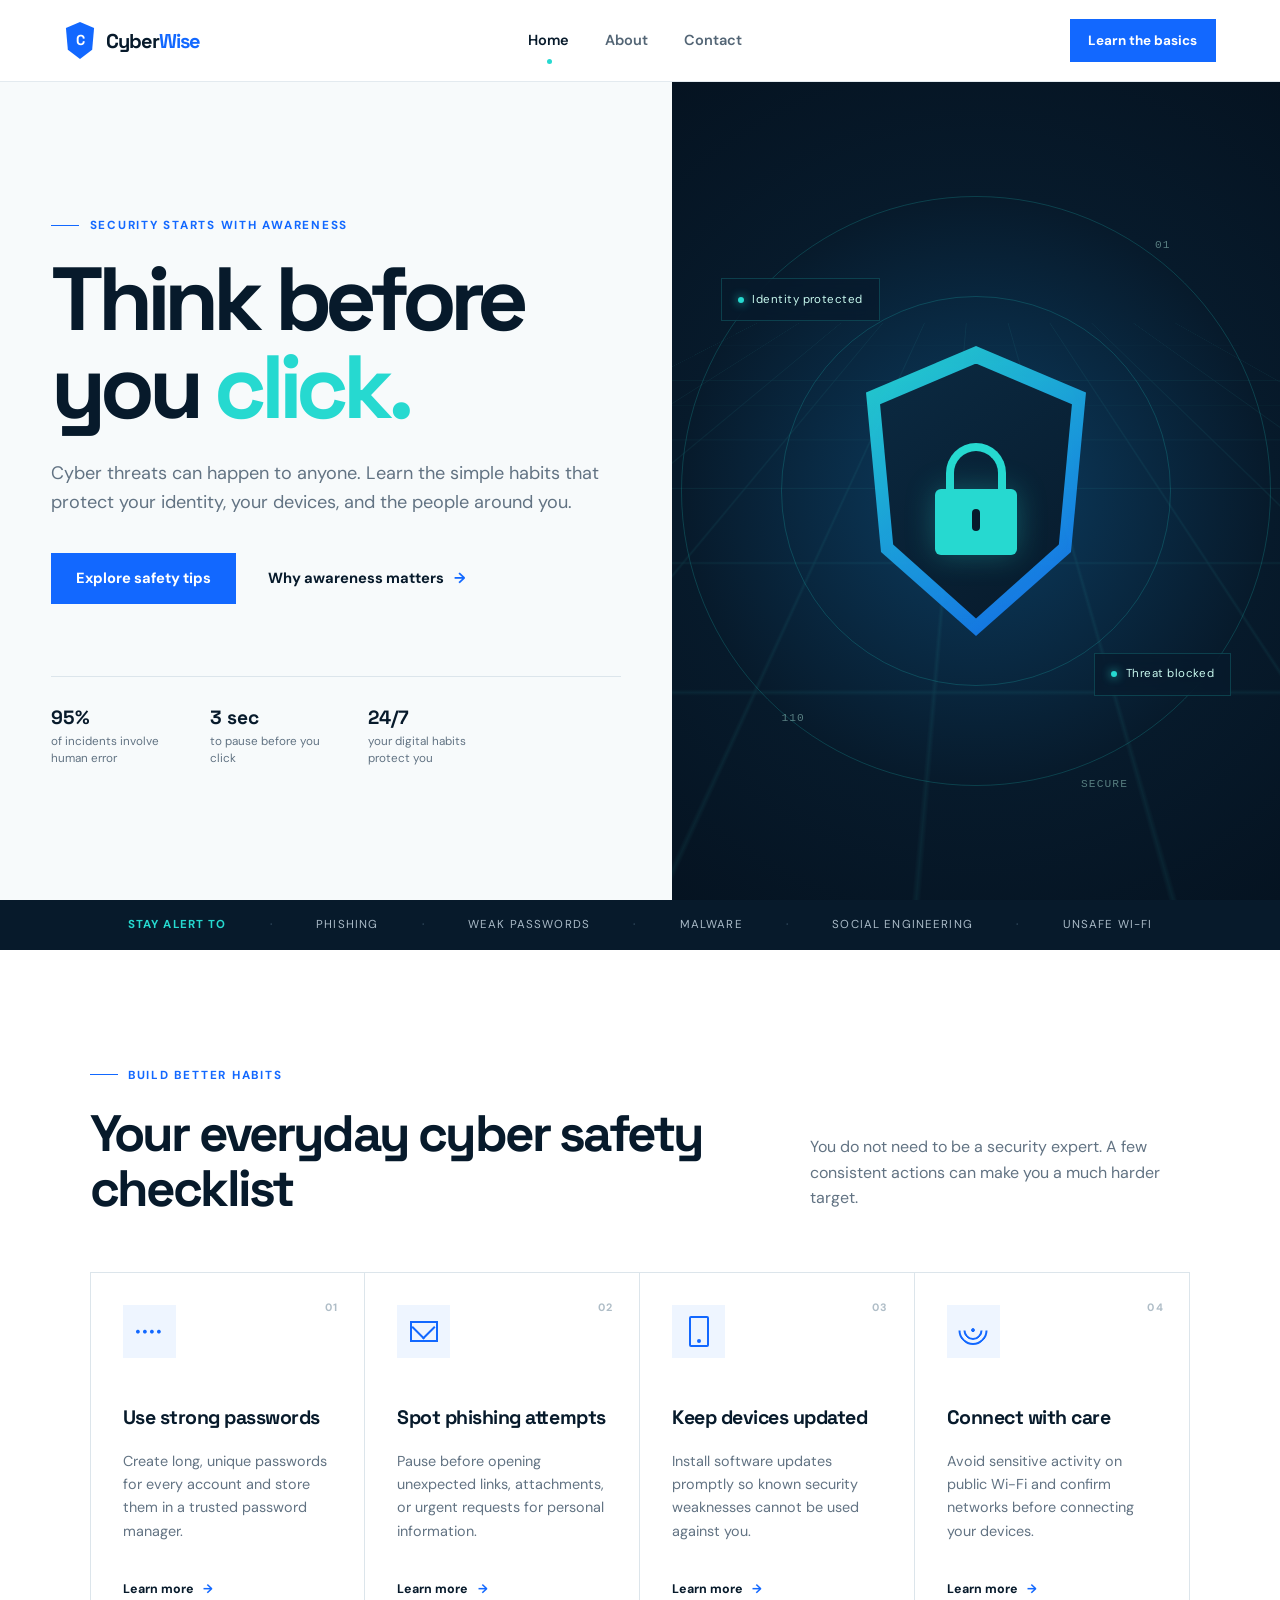
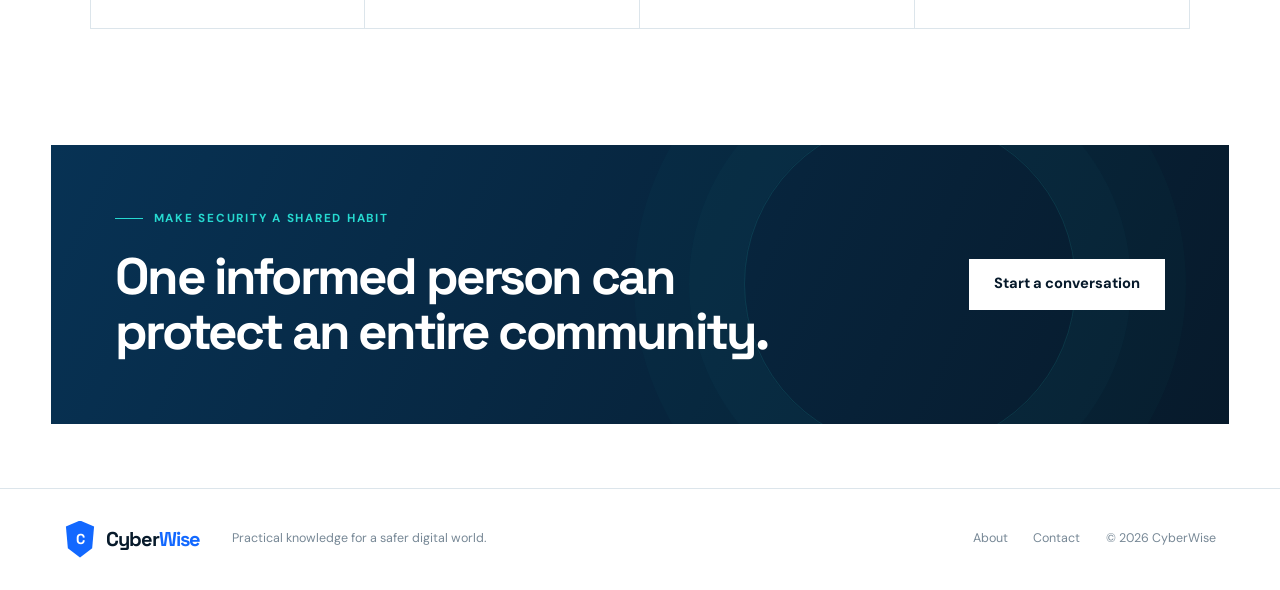
==== index.html @ dbc5486d "add intial project files to repo" ====
<!DOCTYPE html>
<html lang="en">
<head>
    <meta charset="UTF-8">
    <meta name="viewport" content="width=device-width, initial-scale=1.0">
    <meta name="description" content="CyberWise helps people build safer online habits through clear, practical cybersecurity awareness.">
  <title>CyberWise | Cybersecurity Awareness</title>
  <link rel="preconnect" href="https://fonts.googleapis.com">
  <link rel="preconnect" href="https://fonts.gstatic.com" crossorigin>
  <link href="https://fonts.googleapis.com/css2?family=DM+Sans:wght@400;500;600;700&family=Space+Grotesk:wght@500;600;700&display=swap" rel="stylesheet">
  <link rel="stylesheet" href="style.css">
</head>
<body>
  <header class="site-header">
    <a class="logo" href="index.html" aria-label="CyberWise home">
      <span class="logo-mark">C</span>
      <span>Cyber<span>Wise</span></span>
    </a>
    <nav class="main-nav" aria-label="Main navigation">
      <a class="active" href="index.html">Home</a>
      <a href="about.html">About</a>
      <a href="contact.html">Contact</a>
    </nav>
    <a class="button button-small" href="#tips">Learn the basics</a>
  </header>

  <main>
    <section class="hero">
      <div class="hero-copy">
        <p class="eyebrow"><span></span> Security starts with awareness</p>
        <h1>Think before you <em>click.</em></h1>
        <p class="hero-text">Cyber threats can happen to anyone. Learn the simple habits that protect your identity, your devices, and the people around you.</p>
        <div class="hero-actions">
          <a class="button" href="#tips">Explore safety tips</a>
          <a class="text-link" href="about.html">Why awareness matters <span aria-hidden="true">→</span></a>
        </div>
        <div class="trust-row">
          <div><strong>95%</strong><span>of incidents involve human error</span></div>
          <div><strong>3 sec</strong><span>to pause before you click</span></div>
          <div><strong>24/7</strong><span>your digital habits protect you</span></div>
        </div>
      </div>

      <div class="hero-visual" aria-label="Illustration of a protected digital identity">
        <div class="grid-lines"></div>
        <div class="orbit orbit-one"></div>
        <div class="orbit orbit-two"></div>
        <div class="shield">
          <div class="shield-inner">
            <span class="lock-shackle"></span>
            <span class="lock-body"></span>
          </div>
        </div>
        <div class="signal-card signal-card-one"><span class="status-dot"></span> Identity protected</div>
        <div class="signal-card signal-card-two"><span class="status-dot"></span> Threat blocked</div>
        <div class="floating-code code-one">01</div>
        <div class="floating-code code-two">110</div>
        <div class="floating-code code-three">SECURE</div>
      </div>
    </section>

    <section class="threat-strip" aria-label="Common cybersecurity threats">
      <p>Stay alert to</p>
      <span>Phishing</span>
      <span>Weak passwords</span>
      <span>Malware</span>
      <span>Social engineering</span>
      <span>Unsafe Wi-Fi</span>
    </section>

    <section class="section" id="tips">
      <div class="section-heading">
        <div>
          <p class="eyebrow"><span></span> Build better habits</p>
          <h2>Your everyday cyber safety checklist</h2>
        </div>
        <p>You do not need to be a security expert. A few consistent actions can make you a much harder target.</p>
      </div>

      <div class="tip-grid">
        <article class="tip-card">
          <span class="card-number">01</span>
          <div class="icon-box icon-password" aria-hidden="true"><span>••••</span></div>
          <h3>Use strong passwords</h3>
          <p>Create long, unique passwords for every account and store them in a trusted password manager.</p>
          <a href="about.html#habits">Learn more <span>→</span></a>
        </article>
        <article class="tip-card">
          <span class="card-number">02</span>
          <div class="icon-box icon-mail" aria-hidden="true"></div>
          <h3>Spot phishing attempts</h3>
          <p>Pause before opening unexpected links, attachments, or urgent requests for personal information.</p>
          <a href="about.html#habits">Learn more <span>→</span></a>
        </article>
        <article class="tip-card">
          <span class="card-number">03</span>
          <div class="icon-box icon-device" aria-hidden="true"></div>
          <h3>Keep devices updated</h3>
          <p>Install software updates promptly so known security weaknesses cannot be used against you.</p>
          <a href="about.html#habits">Learn more <span>→</span></a>
        </article>
        <article class="tip-card">
          <span class="card-number">04</span>
          <div class="icon-box icon-wifi" aria-hidden="true"><i></i></div>
          <h3>Connect with care</h3>
          <p>Avoid sensitive activity on public Wi-Fi and confirm networks before connecting your devices.</p>
          <a href="about.html#habits">Learn more <span>→</span></a>
        </article>
      </div>
    </section>

    <section class="cta-section">
      <div>
        <p class="eyebrow light"><span></span> Make security a shared habit</p>
        <h2>One informed person can protect an entire community.</h2>
      </div>
      <a class="button button-light" href="contact.html">Start a conversation</a>
    </section>
  </main>

  <footer class="site-footer">
    <a class="logo" href="index.html"><span class="logo-mark">C</span><span>Cyber<span>Wise</span></span></a>
    <p>Practical knowledge for a safer digital world.</p>
    <div><a href="about.html">About</a><a href="contact.html">Contact</a><span>© 2026 CyberWise</span></div>
  </footer>
</body>
</html>
---- style.css ----
:root {
  --navy: #071a2b;
  --navy-soft: #0d263b;
  --blue: #1268ff;
  --cyan: #26d9d0;
  --mint: #b9f6e7;
  --ink: #132333;
  --muted: #627383;
  --line: #dce5eb;
  --paper: #f7fafb;
  --white: #ffffff;
  --shadow: 0 20px 60px rgba(7, 26, 43, .1);
}

* { box-sizing: border-box; }
html { scroll-behavior: smooth; }
body {
  margin: 0;
  color: var(--ink);
  background: var(--white);
  font-family: "DM Sans", sans-serif;
  line-height: 1.6;
}
a { color: inherit; text-decoration: none; }
h1, h2, h3, p { margin-top: 0; }
h1, h2, h3, .logo { font-family: "Space Grotesk", sans-serif; }
h1 { font-size: clamp(3rem, 7vw, 6.7rem); line-height: .98; letter-spacing: -.07em; }
h2 { font-size: clamp(2rem, 4vw, 3.55rem); line-height: 1.08; letter-spacing: -.055em; }
h3 { font-size: 1.22rem; line-height: 1.25; letter-spacing: -.025em; }
em { color: var(--cyan); font-style: normal; }

.site-header {
  height: 82px;
  display: flex;
  align-items: center;
  justify-content: space-between;
  padding: 0 clamp(1.25rem, 5vw, 5rem);
  border-bottom: 1px solid rgba(220, 229, 235, .8);
  background: rgba(255, 255, 255, .94);
  position: relative;
  z-index: 10;
}
.logo { display: inline-flex; align-items: center; gap: .65rem; color: var(--navy); font-size: 1.25rem; font-weight: 700; letter-spacing: -.05em; }
.logo > span:last-child > span { color: var(--blue); }
.logo-mark {
  width: 32px;
  height: 37px;
  display: grid;
  place-items: center;
  color: var(--white);
  background: var(--blue);
  font-size: .9rem;
  clip-path: polygon(50% 0, 94% 16%, 88% 75%, 50% 100%, 12% 75%, 6% 16%);
}
.main-nav { display: flex; align-items: center; gap: 2.25rem; }
.main-nav a { color: #536575; font-size: .91rem; font-weight: 600; position: relative; }
.main-nav a:hover, .main-nav a.active { color: var(--navy); }
.main-nav a.active::after {
  content: "";
  width: 5px;
  height: 5px;
  border-radius: 50%;
  background: var(--cyan);
  position: absolute;
  bottom: -12px;
  left: calc(50% - 2px);
}
.button {
  display: inline-flex;
  align-items: center;
  justify-content: center;
  gap: .7rem;
  min-height: 50px;
  padding: .8rem 1.5rem;
  color: var(--white);
  background: var(--blue);
  border: 1px solid var(--blue);
  font-size: .92rem;
  font-weight: 700;
  transition: transform .2s ease, box-shadow .2s ease, background .2s ease;
}
.button:hover { transform: translateY(-2px); box-shadow: 0 12px 25px rgba(18, 104, 255, .22); background: #0759e7; }
.button-small { min-height: 42px; padding: .6rem 1.1rem; font-size: .84rem; }
.button-light { color: var(--navy); background: var(--white); border-color: var(--white); }
.button-light:hover { color: var(--white); background: transparent; box-shadow: none; }

.hero {
  min-height: calc(100vh - 82px);
  display: grid;
  grid-template-columns: 1.05fr .95fr;
  align-items: center;
  overflow: hidden;
  background: var(--paper);
}
.hero-copy { padding: 5.5rem clamp(1.25rem, 4vw, 5rem); }
.eyebrow { display: flex; align-items: center; gap: .65rem; margin-bottom: 1.35rem; color: var(--blue); font-size: .73rem; font-weight: 700; letter-spacing: .15em; text-transform: uppercase; }
.eyebrow span { width: 28px; height: 1px; background: currentColor; }
.eyebrow.light { color: var(--cyan); }
.hero h1 { max-width: 650px; color: var(--navy); margin-bottom: 1.7rem; }
.hero-text { max-width: 570px; color: var(--muted); font-size: 1.13rem; }
.hero-actions { display: flex; align-items: center; gap: 2rem; margin: 2.25rem 0 4.5rem; }
.text-link { color: var(--navy); font-size: .92rem; font-weight: 700; }
.text-link span, .tip-card a span { color: var(--blue); margin-left: .4rem; }
.trust-row { display: flex; gap: clamp(1.5rem, 3vw, 3.5rem); padding-top: 1.6rem; border-top: 1px solid var(--line); }
.trust-row div { max-width: 120px; }
.trust-row strong { display: block; color: var(--navy); font-family: "Space Grotesk", sans-serif; font-size: 1.2rem; }
.trust-row span { display: block; color: var(--muted); font-size: .73rem; line-height: 1.4; }

.hero-visual {
  min-height: 100%;
  position: relative;
  overflow: hidden;
  background: radial-gradient(circle at center, #0c3d61 0, var(--navy) 58%, #051321 100%);
}
.grid-lines {
  position: absolute;
  inset: 0;
  opacity: .13;
  background-image: linear-gradient(rgba(38, 217, 208, .5) 1px, transparent 1px), linear-gradient(90deg, rgba(38, 217, 208, .5) 1px, transparent 1px);
  background-size: 58px 58px;
  transform: perspective(400px) rotateX(55deg) scale(1.8);
}
.orbit { position: absolute; top: 50%; left: 50%; border: 1px solid rgba(38, 217, 208, .2); border-radius: 50%; transform: translate(-50%, -50%); }
.orbit-one { width: 390px; height: 390px; }
.orbit-two { width: 590px; height: 590px; }
.shield {
  width: 250px;
  height: 290px;
  position: absolute;
  top: 50%;
  left: 50%;
  transform: translate(-50%, -50%);
  display: grid;
  place-items: center;
  background: linear-gradient(145deg, rgba(38, 217, 208, .95), rgba(18, 104, 255, .85));
  clip-path: polygon(50% 0, 94% 16%, 88% 71%, 50% 100%, 12% 71%, 6% 16%);
  filter: drop-shadow(0 0 35px rgba(38, 217, 208, .28));
}
.shield-inner {
  width: 218px;
  height: 255px;
  display: grid;
  place-items: center;
  position: relative;
  background: linear-gradient(145deg, #0b2a42, #071a2b);
  clip-path: polygon(50% 0, 94% 16%, 88% 71%, 50% 100%, 12% 71%, 6% 16%);
}
.lock-shackle { width: 60px; height: 55px; border: 8px solid var(--cyan); border-bottom: 0; border-radius: 30px 30px 0 0; position: absolute; top: 79px; }
.lock-body { width: 82px; height: 66px; border-radius: 6px; background: var(--cyan); position: absolute; top: 125px; box-shadow: 0 0 30px rgba(38, 217, 208, .3); }
.lock-body::after { content: ""; width: 8px; height: 22px; border-radius: 4px; background: var(--navy); position: absolute; top: 20px; left: 37px; }
.signal-card { position: absolute; display: flex; align-items: center; gap: .55rem; padding: .7rem 1rem; color: #c8f9ef; background: rgba(7, 26, 43, .72); border: 1px solid rgba(38, 217, 208, .2); backdrop-filter: blur(8px); font-size: .72rem; letter-spacing: .04em; }
.signal-card-one { top: 24%; left: 8%; }
.signal-card-two { right: 8%; bottom: 25%; }
.status-dot { width: 6px; height: 6px; border-radius: 50%; background: var(--cyan); box-shadow: 0 0 10px var(--cyan); }
.floating-code { position: absolute; color: rgba(185, 246, 231, .45); font-family: monospace; font-size: .7rem; letter-spacing: .1em; }
.code-one { right: 18%; top: 19%; }.code-two { left: 18%; bottom: 21%; }.code-three { right: 25%; bottom: 13%; }

.threat-strip { display: flex; align-items: center; justify-content: center; gap: 2.7rem; padding: 1rem 5%; color: #a9bac7; background: var(--navy); font-size: .72rem; letter-spacing: .1em; text-transform: uppercase; }
.threat-strip p { margin: 0; color: var(--cyan); font-weight: 700; }
.threat-strip span::before { content: "·"; margin-right: 2.7rem; color: #466175; }
.section { padding: clamp(4.5rem, 9vw, 8rem) clamp(1.25rem, 7vw, 7rem); }
.section-heading { display: flex; justify-content: space-between; align-items: end; gap: 3rem; margin-bottom: 3.5rem; }
.section-heading h2 { max-width: 650px; margin-bottom: 0; color: var(--navy); }
.section-heading > p { max-width: 380px; margin-bottom: .35rem; color: var(--muted); }
.section-heading.compact { margin-bottom: 2.7rem; }
.tip-grid { display: grid; grid-template-columns: repeat(4, 1fr); border: 1px solid var(--line); }
.tip-card { min-height: 355px; padding: 2rem; position: relative; border-right: 1px solid var(--line); transition: background .2s ease, transform .2s ease, box-shadow .2s ease; }
.tip-card:last-child { border-right: 0; }
.tip-card:hover { z-index: 1; background: var(--white); transform: translateY(-7px); box-shadow: var(--shadow); }
.card-number { position: absolute; top: 1.6rem; right: 1.6rem; color: #afbdc7; font-size: .67rem; font-weight: 700; letter-spacing: .12em; }
.icon-box { width: 53px; height: 53px; display: grid; place-items: center; margin-bottom: 3rem; color: var(--blue); background: #eef5ff; position: relative; }
.icon-password span { font-size: 1rem; letter-spacing: .08em; }
.icon-mail::before { content: ""; width: 24px; height: 17px; border: 2px solid var(--blue); }
.icon-mail::after { content: ""; width: 15px; height: 15px; border-left: 2px solid var(--blue); border-bottom: 2px solid var(--blue); position: absolute; top: 14px; transform: rotate(-45deg); }
.icon-device::before { content: ""; width: 16px; height: 27px; border: 2px solid var(--blue); border-radius: 2px; }
.icon-device::after { content: ""; width: 4px; height: 4px; border-radius: 50%; background: var(--blue); position: absolute; bottom: 15px; }
.icon-wifi i, .icon-wifi::before, .icon-wifi::after { position: absolute; left: 50%; border: 2px solid var(--blue); border-top-color: transparent; border-left-color: transparent; border-radius: 50%; transform: translateX(-50%) rotate(45deg); }
.icon-wifi::before { content: ""; width: 25px; height: 25px; top: 11px; }
.icon-wifi::after { content: ""; width: 15px; height: 15px; top: 16px; }
.icon-wifi i { width: 4px; height: 4px; top: 23px; background: var(--blue); }
.tip-card h3 { color: var(--navy); }
.tip-card p { color: var(--muted); font-size: .9rem; }
.tip-card a { position: absolute; bottom: 1.8rem; color: var(--navy); font-size: .78rem; font-weight: 700; }
.cta-section { display: flex; align-items: center; justify-content: space-between; gap: 3rem; margin: 0 clamp(1.25rem, 4vw, 4rem) 4rem; padding: 4rem clamp(1.5rem, 5vw, 5rem); color: var(--white); background: linear-gradient(115deg, #073254, var(--navy)); position: relative; overflow: hidden; }
.cta-section::after { content: ""; width: 330px; height: 330px; position: absolute; right: 13%; border: 1px solid rgba(38, 217, 208, .13); border-radius: 50%; box-shadow: 0 0 0 55px rgba(38, 217, 208, .025), 0 0 0 110px rgba(38, 217, 208, .018); }
.cta-section > * { position: relative; z-index: 1; }
.cta-section h2 { max-width: 700px; margin-bottom: 0; }
.site-footer { display: flex; align-items: center; gap: 2rem; padding: 2rem clamp(1.25rem, 5vw, 5rem); color: #778896; border-top: 1px solid var(--line); font-size: .78rem; }
.site-footer p { margin: 0; }
.site-footer > div { display: flex; gap: 1.6rem; margin-left: auto; }
.site-footer a:hover { color: var(--blue); }

.page-hero { min-height: 520px; display: grid; grid-template-columns: 1.1fr .9fr; align-items: center; padding: 5rem clamp(1.25rem, 7vw, 7rem); color: var(--white); background: radial-gradient(circle at 80% 30%, #10416a, var(--navy) 55%); overflow: hidden; }
.page-hero h1 { max-width: 850px; font-size: clamp(3rem, 6vw, 5.5rem); }
.page-hero p:last-child { max-width: 590px; color: #a9bdcb; font-size: 1.08rem; }
.page-hero-art { min-height: 400px; position: relative; }
.ring, .center-node { position: absolute; top: 50%; left: 50%; border-radius: 50%; transform: translate(-50%, -50%); }
.ring { border: 1px solid rgba(38, 217, 208, .22); }
.ring-one { width: 180px; height: 180px; }.ring-two { width: 290px; height: 290px; }.ring-three { width: 400px; height: 400px; }
.center-node { width: 96px; height: 96px; background: var(--cyan); box-shadow: 0 0 80px rgba(38, 217, 208, .4); }
.center-node::before, .center-node::after { content: ""; position: absolute; background: var(--navy); }
.center-node::before { width: 37px; height: 7px; top: 45px; left: 30px; }
.center-node::after { width: 7px; height: 37px; top: 30px; left: 45px; }
.split-section { display: grid; grid-template-columns: 1fr 1fr; gap: 8vw; }
.split-section h2 { max-width: 570px; color: var(--navy); }
.body-copy { color: var(--muted); font-size: 1.02rem; }
.body-copy p + p { margin-top: 1.5rem; }
.project-section { display: grid; grid-template-columns: .9fr 1.1fr; gap: 8vw; background: var(--paper); }
.project-description h2 { max-width: 600px; color: var(--navy); }
.project-description > p:not(.eyebrow) { max-width: 600px; color: var(--muted); }
.project-description > p:not(.eyebrow) + p { margin-top: 1.4rem; }
.member-roster { align-self: center; background: var(--white); border: 1px solid var(--line); box-shadow: var(--shadow); }
.roster-heading { padding: 1.7rem 2rem; border-bottom: 1px solid var(--line); }
.roster-heading span { color: var(--blue); font-size: .67rem; font-weight: 700; letter-spacing: .14em; }
.roster-heading h3 { margin: .25rem 0 0; color: var(--navy); font-size: 1.5rem; }
.member-list { margin: 0; padding: 0; list-style: none; }
.member-list li { display: grid; grid-template-columns: 35px 1fr auto; align-items: center; gap: 1rem; padding: 1.25rem 2rem; border-bottom: 1px solid var(--line); }
.member-list li:last-child { border-bottom: 0; }
.member-number { color: var(--blue); font-family: "Space Grotesk", sans-serif; font-size: .7rem; font-weight: 700; }
.member-name strong { display: block; color: var(--navy); font-size: .9rem; }
.member-name small { display: block; margin-top: .15rem; color: #8a9aa6; font-size: .72rem; }
.member-role { padding: .35rem .6rem; color: #087a74; background: #e9f8f5; font-size: .67rem; font-weight: 700; white-space: nowrap; }
.values-section { background: var(--paper); }
.value-grid { display: grid; grid-template-columns: repeat(3, 1fr); gap: 1px; background: var(--line); border: 1px solid var(--line); }
.value-grid article { min-height: 250px; padding: 2.2rem; background: var(--white); }
.value-grid article > span { display: block; margin-bottom: 3.5rem; color: var(--blue); font-family: "Space Grotesk", sans-serif; font-size: .73rem; font-weight: 700; }
.value-grid p { color: var(--muted); font-size: .9rem; }
.habits-section { display: grid; grid-template-columns: .85fr 1.15fr; gap: 8vw; color: var(--white); background: var(--navy); }
.habits-intro h2 { margin-bottom: 1.4rem; }
.habits-intro > p:last-child { max-width: 410px; color: #9eb3c2; }
.habit-list { margin: 0; padding: 0; list-style: none; }
.habit-list li { display: flex; gap: 2rem; padding: 1.6rem 0; border-bottom: 1px solid rgba(220, 229, 235, .14); }
.habit-list li:first-child { padding-top: 0; }
.habit-list li > span { color: var(--cyan); font-family: "Space Grotesk", sans-serif; font-size: .75rem; }
.habit-list h3 { margin-bottom: .45rem; color: var(--white); }
.habit-list p { margin-bottom: 0; color: #9eb3c2; font-size: .91rem; }

.contact-hero { min-height: calc(100vh - 82px); display: grid; grid-template-columns: .9fr 1.1fr; gap: 7vw; padding: clamp(4rem, 7vw, 7rem) clamp(1.25rem, 8vw, 9rem); background: var(--paper); }
.contact-copy { align-self: center; }
.contact-copy h1 { max-width: 650px; margin-bottom: 1.6rem; color: var(--navy); font-size: clamp(3rem, 5.7vw, 5.5rem); }
.contact-copy > p:not(.eyebrow) { max-width: 530px; color: var(--muted); font-size: 1.05rem; }
.contact-details { display: flex; gap: 3rem; margin: 3rem 0; }
.contact-details > div { display: flex; align-items: center; gap: .8rem; }
.detail-icon { width: 35px; height: 35px; display: grid; place-items: center; color: var(--blue); border: 1px solid #cbd9e3; border-radius: 50%; font-size: .8rem; font-weight: 700; }
.contact-details small { display: block; color: #8a9aa6; font-size: .66rem; letter-spacing: .1em; text-transform: uppercase; }
.contact-details a, .contact-details p { margin: 0; color: var(--navy); font-size: .86rem; font-weight: 600; }
.emergency-note { max-width: 540px; padding: 1.2rem 1.3rem; border-left: 3px solid var(--cyan); background: #eaf7f5; }
.emergency-note strong { color: var(--navy); font-size: .8rem; }
.emergency-note p { margin: .3rem 0 0; color: var(--muted); font-size: .78rem; }
.contact-form { align-self: center; padding: clamp(1.5rem, 4vw, 3rem); background: var(--white); box-shadow: var(--shadow); }
.form-heading { margin-bottom: 2rem; }
.form-heading span { color: var(--blue); font-size: .67rem; font-weight: 700; letter-spacing: .14em; }
.form-heading h2 { margin: .3rem 0 0; color: var(--navy); font-size: 2rem; }
.form-row { display: grid; grid-template-columns: 1fr 1fr; gap: 1rem; }
label { display: block; margin-bottom: 1rem; color: var(--navy); font-size: .77rem; font-weight: 700; }
input, select, textarea { width: 100%; margin-top: .4rem; padding: .8rem .9rem; color: var(--ink); background: #fbfcfd; border: 1px solid var(--line); border-radius: 0; outline: none; font: inherit; font-size: .85rem; }
textarea { resize: vertical; }
input:focus, select:focus, textarea:focus { border-color: var(--blue); box-shadow: 0 0 0 3px rgba(18, 104, 255, .08); }
.form-button { width: 100%; cursor: pointer; }
.privacy-note { margin: .8rem 0 0; color: #91a0ab; font-size: .7rem; text-align: center; }

@media (max-width: 950px) {
  .hero { grid-template-columns: 1fr; }
  .hero-visual { min-height: 600px; }
  .tip-grid { grid-template-columns: repeat(2, 1fr); }
  .tip-card:nth-child(2) { border-right: 0; }
  .tip-card:nth-child(-n+2) { border-bottom: 1px solid var(--line); }
  .page-hero { grid-template-columns: 1fr; }
  .page-hero-art { display: none; }
  .contact-hero { grid-template-columns: 1fr; }
}

@media (max-width: 700px) {
  .site-header { height: auto; padding-top: .9rem; padding-bottom: .9rem; flex-wrap: wrap; gap: .8rem; }
  .site-header .button { display: none; }
  .main-nav { gap: 1.2rem; margin-left: auto; }
  .hero { min-height: auto; }
  .hero-copy { padding-top: 4rem; padding-bottom: 4rem; }
  .hero-actions, .trust-row, .section-heading, .cta-section, .site-footer { align-items: flex-start; flex-direction: column; }
  .hero-actions { gap: 1.3rem; margin-bottom: 3rem; }
  .trust-row { gap: 1.2rem; }
  .trust-row div { max-width: none; }
  .hero-visual { min-height: 460px; }
  .shield { width: 190px; height: 220px; }
  .shield-inner { width: 165px; height: 194px; }
  .lock-shackle { top: 58px; }.lock-body { top: 101px; }
  .orbit-one { width: 290px; height: 290px; }.orbit-two { width: 410px; height: 410px; }
  .threat-strip { justify-content: flex-start; gap: 1.5rem; overflow-x: auto; }
  .threat-strip > * { flex: 0 0 auto; }
  .threat-strip span::before { margin-right: 1.5rem; }
  .section-heading { gap: 1rem; }
  .tip-grid, .value-grid, .split-section, .project-section, .habits-section { grid-template-columns: 1fr; }
  .tip-card { border-right: 0; border-bottom: 1px solid var(--line); }
  .tip-card:last-child { border-bottom: 0; }
  .cta-section { padding-top: 3rem; padding-bottom: 3rem; }
  .site-footer > div { margin-left: 0; flex-wrap: wrap; }
  .page-hero { min-height: 430px; }
  .value-grid { gap: 1px; }
  .member-list li { grid-template-columns: 28px 1fr; padding: 1.1rem 1.25rem; }
  .member-role { grid-column: 2; justify-self: start; }
  .contact-details { flex-direction: column; gap: 1rem; }
  .form-row { grid-template-columns: 1fr; gap: 0; }
}
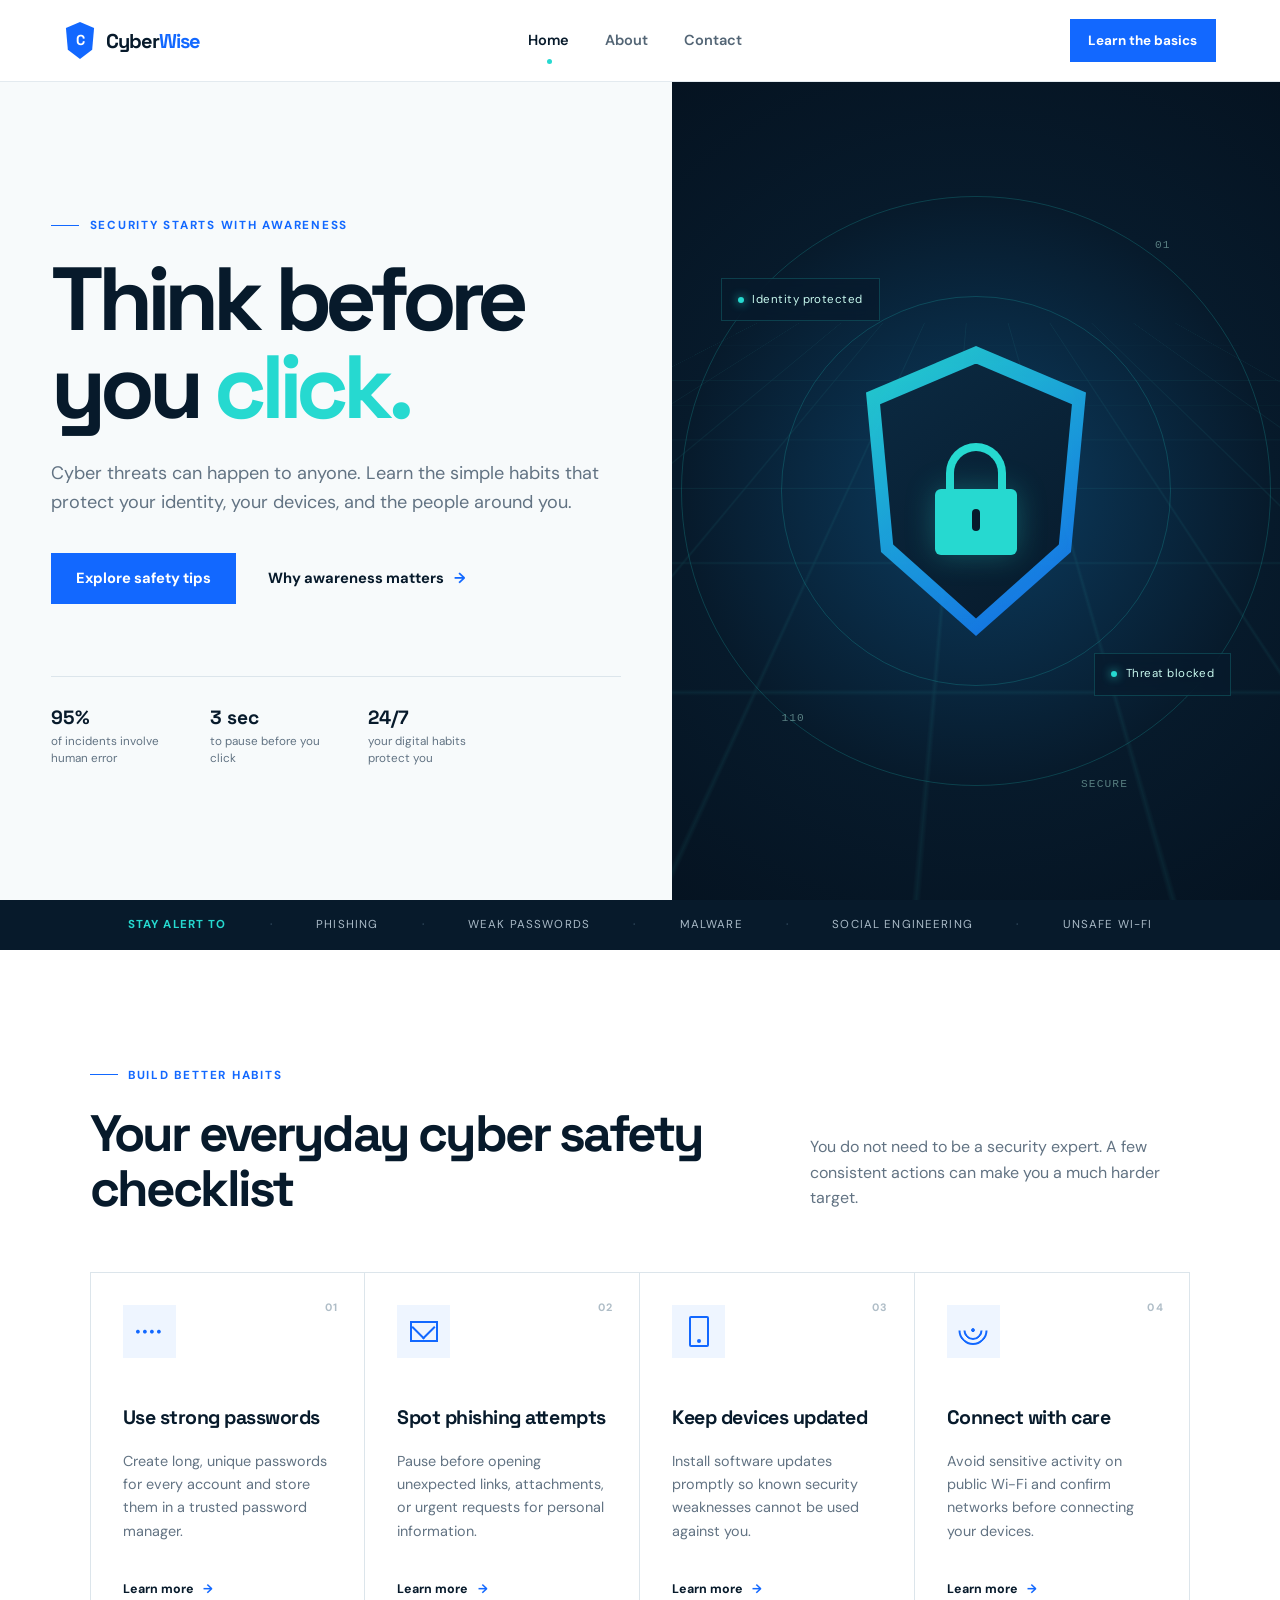
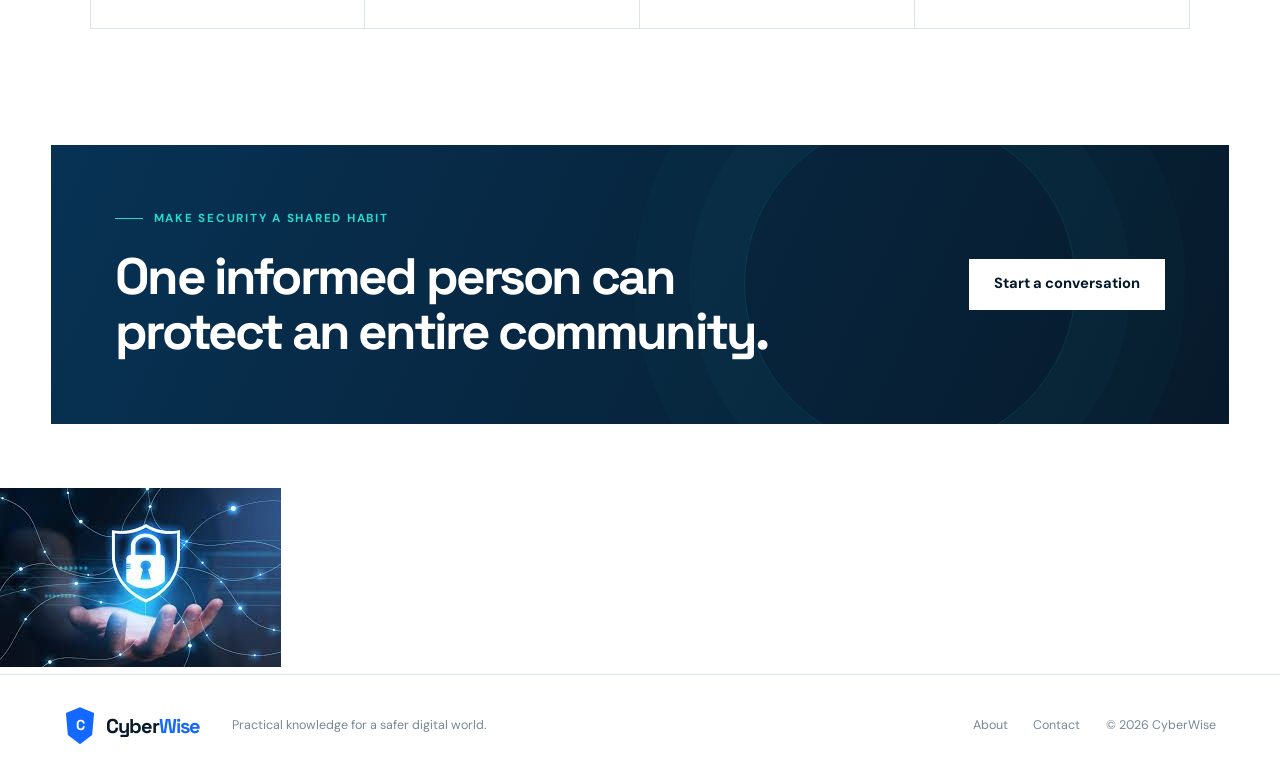
==== commit 12eec7be: "Update index.html" ====
--- a/index.html
+++ b/index.html
@@ -116,6 +116,7 @@
       </div>
       <a class="button button-light" href="contact.html">Start a conversation</a>
     </section>
+      <img src="images/image.jpg" alt="Group Project Visual">
   </main>
 
   <footer class="site-footer">
